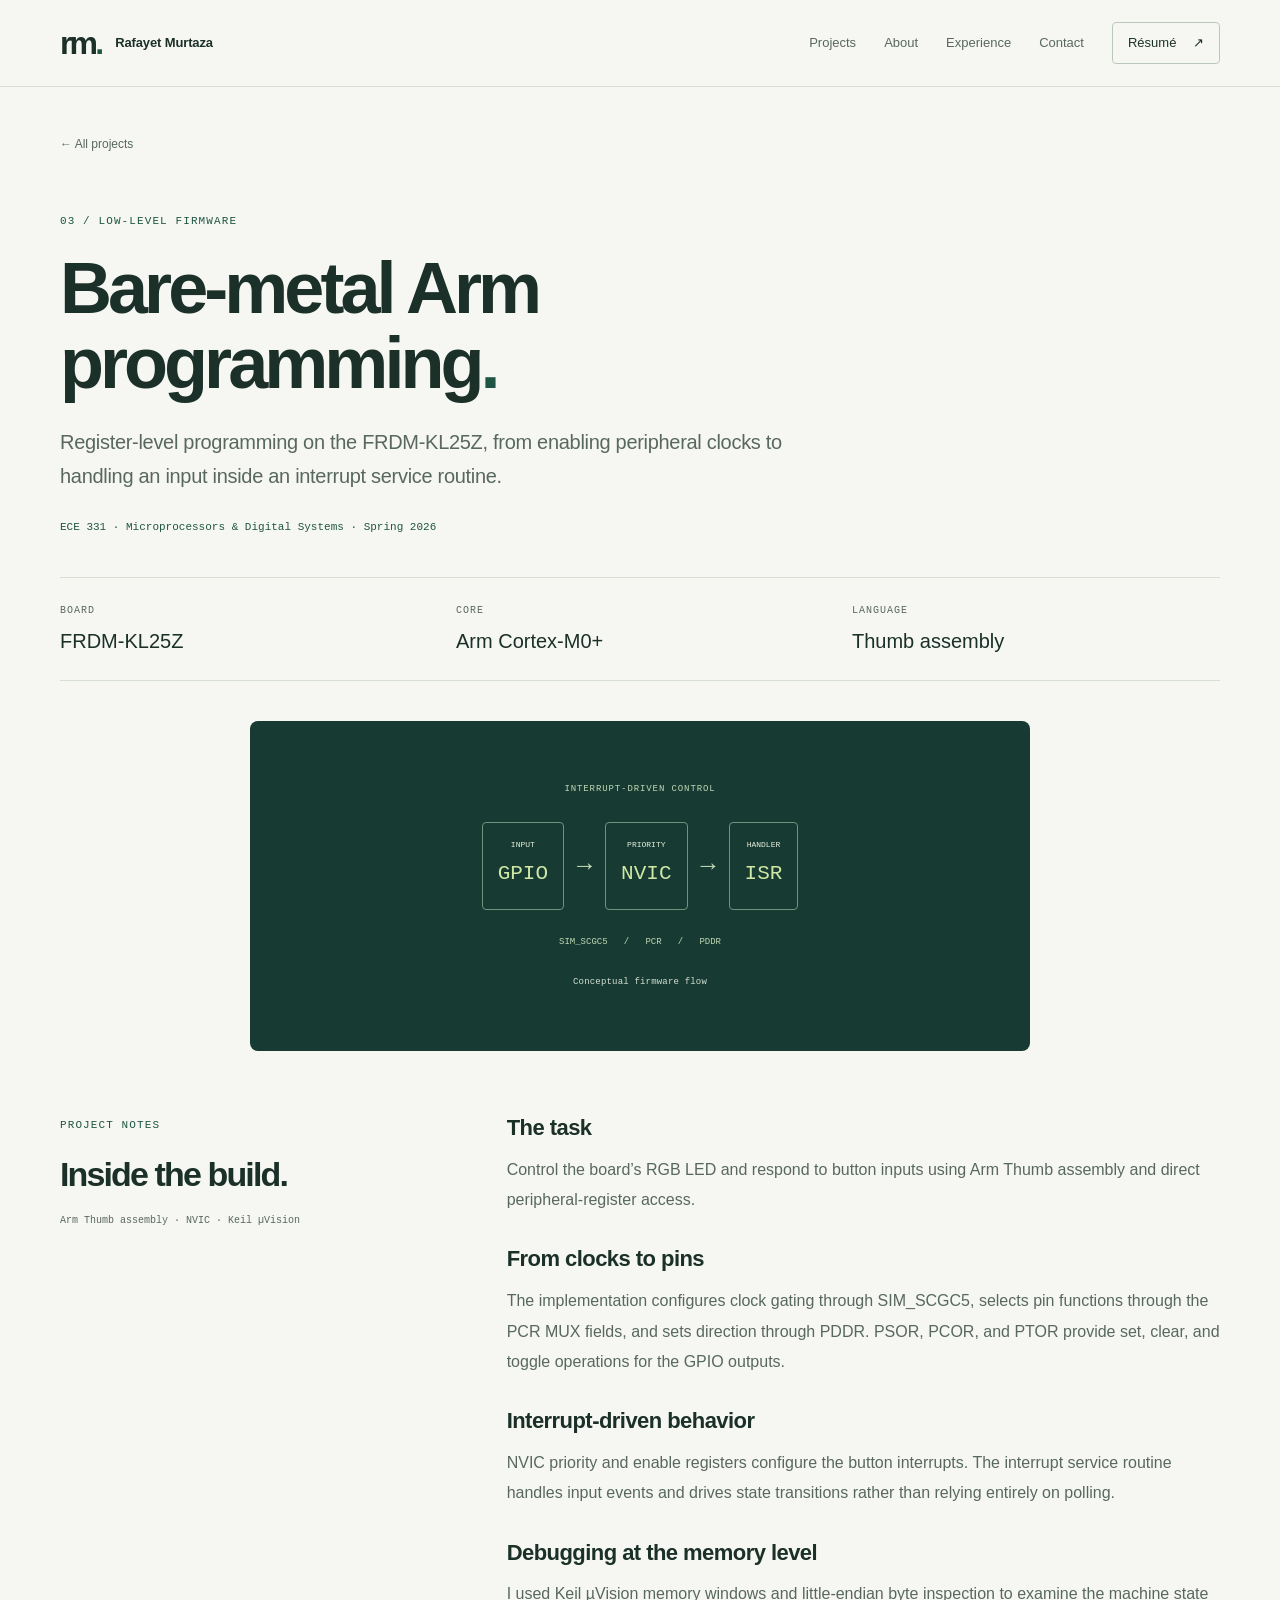
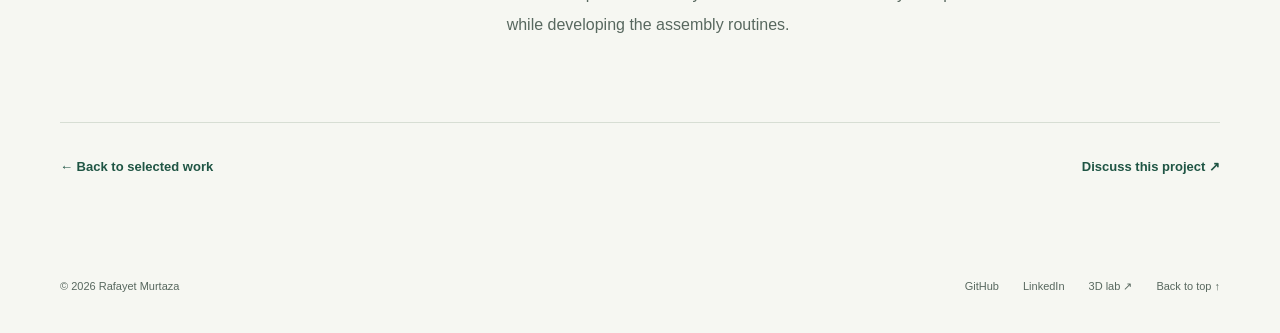
==== projects/bare-metal-arm.html @ 5fe675ed "Rebuild portfolio around accessible engineering projects and responsive content" ====
<!doctype html>
<html lang="en">
  <head>
    <meta charset="utf-8" />
    <meta name="viewport" content="width=device-width, initial-scale=1" />
    <title>Bare-metal Arm programming — Rafayet Murtaza</title>
    <meta
      name="description"
      content="Working directly with registers, GPIO, and interrupts to connect button inputs to ISR-driven state changes on the FRDM-KL25Z."
    />
    <meta name="theme-color" content="#f6f7f2" />
    <link
      rel="canonical"
      href="https://rafayetm0rtaza.github.io/Rafayets_den/projects/bare-metal-arm.html"
    />
    <link rel="icon" href="../assets/favicon.svg" type="image/svg+xml" />
    <meta property="og:type" content="website" />
    <meta
      property="og:title"
      content="Bare-metal Arm programming — Rafayet Murtaza"
    />
    <meta
      property="og:description"
      content="Working directly with registers, GPIO, and interrupts to connect button inputs to ISR-driven state changes on the FRDM-KL25Z."
    />
    <meta
      property="og:url"
      content="https://rafayetm0rtaza.github.io/Rafayets_den/projects/bare-metal-arm.html"
    />
    <meta
      property="og:image"
      content="https://rafayetm0rtaza.github.io/Rafayets_den/assets/social-preview.png"
    />
    <meta property="og:image:width" content="1200" />
    <meta property="og:image:height" content="630" />
    <meta
      property="og:image:alt"
      content="Rafayet Murtaza — Electrical engineering, embedded systems, and robotics."
    />
    <meta name="twitter:card" content="summary_large_image" />
    <link rel="stylesheet" href="../style.css" />
    <script src="../main.js" defer></script>
  </head>
  <body>
    <a class="skip-link" href="#main">Skip to content</a>
    <header class="site-header">
      <div class="container header-inner">
        <a class="wordmark" href="../" aria-label="Rafayet Murtaza, home"
          ><span class="monogram" aria-hidden="true">rm<span>.</span></span
          ><span class="wordmark-name">Rafayet Murtaza</span></a
        >
        <button
          class="menu-toggle"
          type="button"
          aria-expanded="false"
          aria-controls="primary-nav"
          hidden
        >
          Menu <span aria-hidden="true">+</span>
        </button>
        <nav id="primary-nav" aria-label="Main navigation">
          <a href="../index.html#projects">Projects</a
          ><a href="../index.html#about">About</a
          ><a href="../index.html#experience">Experience</a
          ><a href="../index.html#contact">Contact</a
          ><a class="nav-resume" href="../assets/Rafayet_Murtaza_Resume.pdf"
            >Résumé <span aria-hidden="true">↗</span></a
          >
        </nav>
      </div>
    </header>
    <main id="main" class="project-page container">
      <div id="top"></div>
      <a class="back-link" href="../index.html#projects">← All projects</a>
      <div class="project-page-heading">
        <p class="eyebrow">03 / Low-level firmware</p>
        <h1>Bare-metal Arm programming<span class="accent">.</span></h1>
        <p class="project-intro">
          Register-level programming on the FRDM-KL25Z, from enabling peripheral
          clocks to handling an input inside an interrupt service routine.
        </p>
        <p class="project-context">
          ECE 331 · Microprocessors & Digital Systems · Spring 2026
        </p>
      </div>
      <dl class="project-facts">
        <div>
          <dt>Board</dt>
          <dd>FRDM-KL25Z</dd>
        </div>
        <div>
          <dt>Core</dt>
          <dd>Arm Cortex-M0+</dd>
        </div>
        <div>
          <dt>Language</dt>
          <dd>Thumb assembly</dd>
        </div>
      </dl>
      <div class="project-diagram">
        <div class="technical-visual" aria-hidden="true">
          <span class="diagram-label">INTERRUPT-DRIVEN CONTROL</span>
          <div class="signal-flow">
            <span
              >INPUT<br />
              <b>GPIO</b></span
            ><i>→</i
            ><span
              >PRIORITY<br />
              <b>NVIC</b></span
            ><i>→</i
            ><span
              >HANDLER<br />
              <b>ISR</b></span
            >
          </div>
          <div class="register-line">
            SIM_SCGC5 &nbsp; / &nbsp; PCR &nbsp; / &nbsp; PDDR
          </div>
          <span class="diagram-caption">Conceptual firmware flow</span>
        </div>
      </div>
      <div class="project-narrative">
        <aside>
          <p class="eyebrow">Project notes</p>
          <h2>Inside the build.</h2>
          <p class="tech">Arm Thumb assembly · NVIC · Keil µVision</p>
        </aside>
        <div class="project-prose">
          <section>
            <h3>The task</h3>
            <p>
              Control the board’s RGB LED and respond to button inputs using Arm
              Thumb assembly and direct peripheral-register access.
            </p>
          </section>
          <section>
            <h3>From clocks to pins</h3>
            <p>
              The implementation configures clock gating through SIM_SCGC5,
              selects pin functions through the PCR MUX fields, and sets
              direction through PDDR. PSOR, PCOR, and PTOR provide set, clear,
              and toggle operations for the GPIO outputs.
            </p>
          </section>
          <section>
            <h3>Interrupt-driven behavior</h3>
            <p>
              NVIC priority and enable registers configure the button
              interrupts. The interrupt service routine handles input events and
              drives state transitions rather than relying entirely on polling.
            </p>
          </section>
          <section>
            <h3>Debugging at the memory level</h3>
            <p>
              I used Keil µVision memory windows and little-endian byte
              inspection to examine the machine state while developing the
              assembly routines.
            </p>
          </section>
        </div>
      </div>
      <div class="project-end">
        <a class="text-link" href="../index.html#projects"
          >← Back to selected work</a
        ><a class="text-link" href="mailto:murtaza2@msu.edu"
          >Discuss this project ↗</a
        >
      </div>
    </main>
    <footer class="site-footer container">
      <p>© <span data-year>2026</span> Rafayet Murtaza</p>
      <div>
        <a href="https://github.com/rafayetm0rtaza">GitHub</a
        ><a href="https://www.linkedin.com/in/rafayet-murtaza">LinkedIn</a
        ><a href="../lab/">3D lab <span aria-hidden="true">↗</span></a
        ><a href="#top">Back to top ↑</a>
      </div>
    </footer>
  </body>
</html>
---- style.css ----
:root {
  --paper: #f6f7f2;
  --white: #fff;
  --ink: #1b3029;
  --muted: #58685f;
  --green: #1f5544;
  --line: #d7ded4;
  --wash: #eaf0e5;
  --lime: #d0e6a5;
  --mono: ui-monospace, SFMono-Regular, Consolas, monospace;
  --radius: 8px;
}
* {
  box-sizing: border-box;
}
html {
  scroll-behavior: smooth;
  scroll-padding-top: 100px;
}
body {
  margin: 0;
  background: var(--paper);
  color: var(--ink);
  font-family: -apple-system, BlinkMacSystemFont, "Segoe UI", sans-serif;
  font-size: 16px;
  line-height: 1.65;
  -webkit-font-smoothing: antialiased;
}
body,
button,
a {
  -webkit-tap-highlight-color: transparent;
}
button {
  font: inherit;
}
a {
  color: inherit;
  text-underline-offset: 5px;
}
img,
svg {
  max-width: 100%;
  height: auto;
  display: block;
}
button,
a {
  touch-action: manipulation;
}
button {
  cursor: pointer;
}
::selection {
  background: var(--lime);
  color: var(--ink);
}
:focus-visible {
  outline: 3px solid #a34d16;
  outline-offset: 5px;
}
h1,
h2,
h3,
p,
figure {
  margin: 0;
}
h1,
h2,
h3 {
  line-height: 1.12;
}
h1,
h2 {
  letter-spacing: -0.055em;
}
h2 {
  font-size: clamp(32px, 3.8vw, 48px);
  font-weight: 600;
}
h3 {
  font-size: 22px;
  font-weight: 600;
  letter-spacing: -0.025em;
}
p {
  color: var(--muted);
}
[hidden] {
  display: none !important;
}
.container {
  width: min(1160px, calc(100% - 96px));
  margin-inline: auto;
}
.eyebrow {
  font-family: var(--mono);
  font-size: 11px;
  font-weight: 500;
  line-height: 1.7;
  letter-spacing: 0.1em;
  text-transform: uppercase;
  color: var(--green);
  margin-bottom: 20px;
}
.accent {
  color: var(--green);
}
.sr-only {
  position: absolute;
  width: 1px;
  height: 1px;
  padding: 0;
  margin: -1px;
  overflow: hidden;
  clip-path: inset(50%);
  white-space: nowrap;
  border: 0;
}
.skip-link {
  position: fixed;
  z-index: 100;
  left: 16px;
  top: 10px;
  background: var(--ink);
  color: white;
  padding: 10px 18px;
  transform: translateY(-160%);
}
.skip-link:focus {
  transform: translateY(0);
}
.site-header {
  position: sticky;
  top: 0;
  z-index: 20;
  background: rgba(246, 247, 242, 0.97);
  border-bottom: 1px solid var(--line);
}
.header-inner {
  display: flex;
  align-items: center;
  justify-content: space-between;
  gap: 20px;
  min-height: 86px;
}
.wordmark {
  display: flex;
  gap: 14px;
  align-items: center;
  text-decoration: none;
  flex-shrink: 0;
}
.monogram {
  font-size: 32px;
  font-weight: 750;
  letter-spacing: -0.09em;
  line-height: 1;
}
.monogram span {
  color: var(--green);
}
.wordmark-name {
  font-size: 13px;
  font-weight: 600;
  letter-spacing: -0.01em;
}
nav {
  display: flex;
  gap: 28px;
  align-items: center;
}
nav a {
  font-size: 13px;
  font-weight: 500;
  text-decoration: none;
  padding: 12px 0;
  color: var(--muted);
}
nav a:hover,
nav a[aria-current] {
  color: var(--green);
  text-decoration: underline;
}
.nav-resume {
  border: 1px solid #bac8bc;
  padding: 9px 15px;
  border-radius: 4px;
  color: var(--ink);
}
.nav-resume span {
  margin-left: 13px;
}
.menu-toggle {
  border: 1px solid var(--line);
  background: none;
  padding: 8px 13px;
  border-radius: 4px;
  min-height: 44px;
  color: var(--ink);
}
.hero {
  display: grid;
  grid-template-columns: 1.22fr 1fr;
  gap: 8%;
  align-items: center;
  padding-block: 78px 68px;
}
.hero .eyebrow {
  font-size: 10px;
  display: flex;
  align-items: center;
  gap: 10px;
  margin-bottom: 24px;
}
.status-dot {
  height: 7px;
  width: 7px;
  background: var(--green);
  border-radius: 50%;
  flex-shrink: 0;
}
.hero h1 {
  font-size: clamp(66px, 7.4vw, 96px);
  font-weight: 600;
  line-height: 0.96;
  letter-spacing: -0.065em;
  margin-bottom: 28px;
}
.hero-statement {
  font-size: 28px;
  line-height: 1.22;
  letter-spacing: -0.035em;
  color: var(--ink);
  font-weight: 450;
  margin-bottom: 20px;
}
.hero-description {
  font-size: 15px;
  line-height: 1.8;
  max-width: 470px;
}
.actions {
  display: flex;
  flex-wrap: wrap;
  gap: 12px;
  margin-top: 30px;
}
.button {
  display: inline-flex;
  align-items: center;
  justify-content: center;
  gap: 20px;
  min-height: 48px;
  padding: 11px 20px;
  border: 1px solid transparent;
  border-radius: 4px;
  font-size: 13px;
  font-weight: 600;
  line-height: 1.5;
  text-decoration: none;
  transition:
    background 0.18s,
    color 0.18s;
}
.button-primary {
  background: var(--green);
  color: white;
}
.button-primary:hover {
  background: #143a2e;
}
.button-secondary {
  background: transparent;
  border-color: #bdc9bd;
  color: var(--ink);
}
.button-secondary:hover {
  background: var(--wash);
}
.hero-location {
  font-size: 11px;
  margin-top: 24px;
  color: #64736b;
}
.hero-location span {
  margin-inline: 10px;
  color: #a0ac9e;
}
.hero-portrait {
  padding-top: 10px;
}
.portrait-frame {
  position: relative;
  padding: 20px;
  border: 1px solid #cad6c7;
  background: radial-gradient(#becbbb 0.7px, transparent 0.7px) 0 0/12px 12px;
}
.portrait-frame img {
  width: 100%;
  aspect-ratio: 0.9;
  object-fit: cover;
  object-position: 52% 53%;
  filter: saturate(0.7);
}
.portrait-cross {
  position: absolute;
  font-family: var(--mono);
  font-size: 20px;
  line-height: 1;
  color: #56705c;
  background: var(--paper);
}
.cross-top {
  left: -7px;
  top: -10px;
}
.cross-bottom {
  right: -7px;
  bottom: -10px;
}
.hero-portrait figcaption {
  display: flex;
  justify-content: space-between;
  gap: 8px;
  padding-top: 18px;
  color: var(--muted);
  font-family: var(--mono);
  font-size: 9px;
  letter-spacing: 0.08em;
}
.focus-strip {
  border-block: 1px solid var(--line);
}
.focus-strip .container {
  display: flex;
  align-items: center;
  justify-content: space-between;
  gap: 20px;
  padding-block: 23px;
}
.focus-strip span {
  font-size: 12px;
  color: var(--muted);
  display: flex;
  gap: 12px;
  align-items: center;
}
.focus-strip span::before {
  content: "+";
  font-family: var(--mono);
  color: var(--green);
}
.section {
  padding-block: 96px;
}
.section-heading {
  display: flex;
  justify-content: space-between;
  align-items: end;
  gap: 36px;
  margin-bottom: 44px;
}
.section-heading .eyebrow {
  margin-bottom: 12px;
}
.section-heading > p {
  font-size: 14px;
  line-height: 1.7;
}
.project-grid {
  display: grid;
  grid-template-columns: 1fr 1fr;
  gap: 44px 28px;
}
.project-card {
  min-width: 0;
}
.project-visual {
  position: relative;
  display: block;
  aspect-ratio: 1.65;
  background: var(--wash);
  overflow: hidden;
  border-radius: var(--radius);
  border: 1px solid var(--line);
}
.project-visual > img {
  width: 100%;
  height: 100%;
  object-fit: cover;
  transition: transform 0.3s;
}
.project-visual:hover > img {
  transform: scale(1.025);
}
.project-visual .sensor-photo {
  object-position: 50% 43%;
}
.project-index {
  position: absolute;
  top: 16px;
  left: 16px;
  display: grid;
  place-items: center;
  width: 34px;
  height: 30px;
  background: var(--paper);
  border-radius: 3px;
  font-family: var(--mono);
  font-size: 11px;
  box-shadow: 0 1px 10px #0001;
}
.project-copy {
  padding: 26px 3px 0;
}
.project-copy .eyebrow {
  margin-bottom: 10px;
  font-size: 10px;
}
.project-copy h3 {
  font-size: 25px;
  margin-bottom: 14px;
  line-height: 1.2;
}
.project-copy h3 a {
  text-decoration: none;
}
.project-copy h3 a:hover {
  text-decoration: underline;
}
.project-copy > p:not(.eyebrow):not(.tech) {
  font-size: 15px;
  line-height: 1.75;
}
.tech {
  font-family: var(--mono);
  font-size: 10px;
  line-height: 1.9;
  color: var(--muted);
  margin-block: 18px;
}
.text-link {
  font-size: 13px;
  font-weight: 600;
  display: inline-flex;
  align-items: center;
  gap: 18px;
  text-decoration: none;
  min-height: 44px;
  color: var(--green);
}
.text-link:hover {
  text-decoration: underline;
}
.technical-visual {
  height: 100%;
  display: flex;
  flex-direction: column;
  align-items: center;
  justify-content: center;
  gap: 28px;
  background:
    radial-gradient(#3d6752 0.6px, transparent 0.6px) 0 0/18px 18px,
    #173b32;
  color: #e8efdf;
  font-family: var(--mono);
  padding: 24px 20px;
}
.diagram-label {
  font-size: 9px;
  letter-spacing: 0.1em;
  color: #c1d7b6;
}
.signal-flow {
  display: flex;
  align-items: center;
  justify-content: center;
  gap: 13px;
  width: 100%;
}
.signal-flow span {
  font-size: 8px;
  line-height: 2;
  border: 1px solid #6e947e;
  padding: 14px 15px;
  border-radius: 4px;
  text-align: center;
}
.signal-flow b {
  font-size: 21px;
  font-weight: 400;
  color: var(--lime);
}
.signal-flow i,
.alu-flow i {
  font-size: 25px;
  font-style: normal;
  color: #c1d7b6;
}
.register-line {
  font-size: 9px;
  color: #c1d7b6;
}
.diagram-caption {
  font-size: 9px;
  color: #d5dfd3;
  letter-spacing: 0.02em;
}
.alu-visual {
  background:
    radial-gradient(#9caa9c 0.6px, transparent 0.6px) 0 0/18px 18px,
    #e8ece0;
  color: var(--ink);
}
.alu-visual .diagram-label,
.alu-visual .diagram-caption {
  color: #4d6051;
}
.alu-flow {
  display: flex;
  align-items: center;
  gap: 26px;
  font-size: 11px;
}
.alu-flow b {
  font-size: 32px;
  padding: 24px 30px;
  background: #d2ddc7;
  border: 1px solid #a6b89f;
  border-radius: 5px;
  font-weight: 500;
}
.alu-flow i {
  color: var(--green);
}
.more-work {
  display: grid;
  grid-template-columns: 0.6fr 1.2fr 1.2fr;
  gap: 32px;
  margin-top: 56px;
  border-block: 1px solid var(--line);
  padding: 28px 0;
  align-items: center;
}
.more-work > .eyebrow {
  margin: 0;
}
.more-work > a {
  display: flex;
  align-items: center;
  justify-content: space-between;
  gap: 14px;
  text-decoration: none;
}
.more-work strong {
  font-size: 14px;
  font-weight: 600;
}
.more-work small {
  display: block;
  font-size: 11px;
  color: var(--muted);
  margin-top: 5px;
  line-height: 1.6;
}
.more-work > a:hover strong {
  text-decoration: underline;
}
.about-section {
  background: var(--wash);
  border-block: 1px solid var(--line);
  padding-block: 80px;
}
.about-grid {
  display: grid;
  grid-template-columns: 0.9fr 1.35fr;
  gap: 90px;
}
.about-copy > p {
  margin-bottom: 20px;
  font-size: 15px;
  line-height: 1.85;
}
.large-copy {
  font-size: 22px !important;
  line-height: 1.55 !important;
  color: var(--ink);
  letter-spacing: -0.025em;
}
.education {
  display: flex;
  gap: 20px;
  align-items: center;
  margin-top: 36px;
  padding-block: 26px;
  border-block: 1px solid #c6d2c2;
}
.education-mark {
  width: 58px;
  height: 58px;
  background: var(--green);
  display: grid;
  place-items: center;
  flex-shrink: 0;
  color: var(--paper);
  font-family: var(--mono);
  font-size: 16px;
  border-radius: 5px;
}
.education h3 {
  font-size: 17px;
  margin-bottom: 5px;
}
.education p {
  font-size: 13px;
}
.education .small {
  font-size: 11px;
  margin-top: 4px;
}
summary {
  display: flex;
  justify-content: space-between;
  gap: 20px;
  cursor: pointer;
  padding: 20px 0;
  font-size: 13px;
  font-weight: 600;
  list-style: none;
}
summary::-webkit-details-marker {
  display: none;
}
summary span {
  font-size: 18px;
}
details[open] summary span {
  transform: rotate(45deg);
}
.details-content p {
  font-size: 13px;
  margin-bottom: 15px;
}
.leadership {
  display: grid;
  grid-template-columns: 0.8fr 1.45fr;
  gap: 65px;
  padding: 42px;
  background: var(--white);
  border: 1px solid var(--line);
  border-radius: var(--radius);
}
.leadership-title h3 {
  font-size: 38px;
  letter-spacing: -0.045em;
  margin-bottom: 22px;
}
.leadership-title p:not(.eyebrow) {
  font-size: 14px;
}
.role-tag {
  display: inline-block;
  font-family: var(--mono);
  font-size: 9px;
  background: var(--wash);
  color: var(--green);
  border: 1px solid var(--line);
  padding: 6px 10px;
  margin-top: 22px;
  border-radius: 3px;
}
.contribution-list {
  list-style: none;
  margin: 24px 0 0;
  padding: 0;
}
.contribution-list li {
  padding-top: 20px;
  margin-top: 20px;
  border-top: 1px solid var(--line);
}
.contribution-list strong {
  display: block;
  font-size: 13px;
  font-weight: 600;
  margin-bottom: 5px;
}
.contribution-list span {
  font-size: 13px;
  color: var(--muted);
  line-height: 1.8;
  display: block;
}
.timeline {
  margin-top: 38px;
}
.timeline article {
  display: grid;
  grid-template-columns: 1fr 2fr;
  gap: 48px;
  padding-block: 30px;
  border-bottom: 1px solid var(--line);
}
.timeline-date {
  font-family: var(--mono);
  font-size: 11px;
  padding-top: 3px;
}
.timeline h3 {
  font-size: 20px;
  margin-bottom: 8px;
}
.timeline p {
  font-size: 14px;
}
.timeline p.organization {
  font-size: 12px;
  margin-bottom: 10px;
  color: var(--green);
}
.skills-section {
  padding-block: 80px;
  background: var(--wash);
  border-block: 1px solid var(--line);
}
.skills-grid {
  display: grid;
  grid-template-columns: repeat(3, 1fr);
  gap: 32px 44px;
}
.skill {
  border-top: 1px solid #bfcdbb;
  padding-top: 20px;
}
.skill-number {
  font-family: var(--mono);
  font-size: 10px;
  color: var(--green);
  display: block;
  margin-bottom: 22px;
}
.skill h3 {
  font-size: 18px;
  margin-bottom: 12px;
}
.skill p {
  font-size: 13px;
  line-height: 1.9;
}
.contact-section {
  background: #193f34;
  padding-block: 88px;
  color: var(--paper);
}
.contact-grid {
  display: grid;
  grid-template-columns: 1.3fr 1fr;
  gap: 120px;
  align-items: center;
}
.contact-section .eyebrow {
  color: var(--lime);
}
.contact-section h2 {
  font-size: clamp(38px, 4.7vw, 60px);
  line-height: 1.06;
  margin-bottom: 24px;
}
.contact-section p:not(.eyebrow) {
  font-size: 14px;
  line-height: 1.85;
  color: #c6d5c9;
  max-width: 405px;
}
.contact-email {
  display: inline-flex;
  gap: 24px;
  align-items: center;
  font-size: 22px;
  letter-spacing: -0.035em;
  text-decoration: none;
  border-bottom: 1px solid #648274;
  padding-block: 12px;
  margin-top: 16px;
  overflow-wrap: anywhere;
}
.contact-email:hover {
  color: var(--lime);
}
.contact-links a {
  display: flex;
  align-items: center;
  justify-content: space-between;
  gap: 20px;
  padding: 19px 0;
  border-bottom: 1px solid #4b6d5e;
  text-decoration: none;
  font-size: 15px;
}
.contact-links a:hover {
  color: var(--lime);
}
.contact-links small {
  display: block;
  color: #c6d5c9;
  font-size: 11px;
  margin-top: 4px;
}
.site-footer {
  display: flex;
  justify-content: space-between;
  gap: 20px;
  align-items: center;
  padding-block: 28px;
}
.site-footer p,
.site-footer a {
  font-size: 11px;
  color: var(--muted);
}
.site-footer > div {
  display: flex;
  gap: 24px;
  flex-wrap: wrap;
}
.site-footer a {
  padding-block: 10px;
  text-decoration: none;
}
.site-footer a:hover {
  text-decoration: underline;
}
.project-page {
  padding-block: 36px 50px;
}
.back-link {
  display: inline-flex;
  font-size: 12px;
  text-decoration: none;
  min-height: 44px;
  align-items: center;
  color: var(--muted);
  margin-bottom: 45px;
}
.back-link:hover {
  color: var(--green);
  text-decoration: underline;
}
.project-page-heading {
  max-width: 850px;
}
.project-page h1,
.lab-page h1 {
  font-size: clamp(42px, 5.8vw, 72px);
  font-weight: 600;
  line-height: 1.04;
  margin-bottom: 25px;
}
.project-intro {
  font-size: 20px;
  line-height: 1.7;
  max-width: 780px;
  letter-spacing: -0.015em;
}
.project-context {
  font-family: var(--mono);
  font-size: 11px;
  margin-top: 25px;
  color: var(--green);
}
.project-facts {
  display: grid;
  grid-template-columns: repeat(3, 1fr);
  border-block: 1px solid var(--line);
  padding: 25px 0;
  margin: 40px 0;
  gap: 28px;
}
.project-facts dt {
  font-family: var(--mono);
  text-transform: uppercase;
  font-size: 10px;
  letter-spacing: 0.1em;
  color: var(--muted);
  margin-bottom: 8px;
}
.project-facts dd {
  font-size: 20px;
  margin: 0;
  line-height: 1.4;
}
.project-full-image {
  background: #e5e9df;
  border: 1px solid var(--line);
  border-radius: var(--radius);
  overflow: hidden;
}
.project-full-image img {
  width: 100%;
  height: auto;
  max-height: 640px;
  object-fit: contain;
  background: #e6e9e0;
}
.project-full-image figcaption,
.oled-photo figcaption {
  padding: 14px 20px;
  color: var(--muted);
  font-size: 12px;
}
.project-diagram {
  height: 330px;
  max-width: 780px;
  margin-inline: auto;
  border-radius: var(--radius);
  overflow: hidden;
}
.project-diagram .technical-visual {
  gap: 25px;
}
.project-narrative {
  display: grid;
  grid-template-columns: 0.8fr 1.6fr;
  gap: 90px;
  margin-top: 65px;
}
.project-narrative aside h2 {
  font-size: 34px;
}
.project-narrative aside .button {
  font-size: 12px;
  margin-top: 12px;
}
.project-prose section {
  margin-bottom: 32px;
}
.project-prose h3 {
  font-size: 22px;
  margin-bottom: 14px;
}
.project-prose p {
  font-size: 16px;
  line-height: 1.9;
}
.project-prose .project-note {
  font-size: 12px;
  border-left: 2px solid #93ac8b;
  padding: 8px 0 8px 18px;
  margin-top: 35px;
}
.oled-photo {
  margin: 30px 0;
}
.oled-photo img {
  max-height: 400px;
  width: auto;
  max-width: 100%;
  border-radius: 4px;
}
.oled-photo figcaption {
  padding-left: 0;
}
.project-end {
  display: flex;
  justify-content: space-between;
  gap: 20px;
  flex-wrap: wrap;
  margin-top: 50px;
  border-top: 1px solid var(--line);
  padding-top: 22px;
}
.error-page {
  padding-block: 100px;
}
.error-page h1 {
  font-size: 50px;
  margin-bottom: 25px;
}
.error-page p {
  margin-bottom: 25px;
}
.lab-page {
  padding-block: 36px 60px;
}
.lab-toolbar {
  display: flex;
  align-items: center;
  gap: 16px;
  flex-wrap: wrap;
  margin: 32px 0 20px;
}
.lab-toolbar p {
  font-size: 12px;
  max-width: 380px;
}
.lab-stage {
  position: relative;
  height: 560px;
  background: #05070d;
  border-radius: var(--radius);
  overflow: hidden;
}
.lab-stage canvas {
  width: 100%;
  height: 100%;
  display: block;
}
.lab-placeholder {
  position: absolute;
  inset: 0;
  display: flex;
  align-items: center;
  justify-content: center;
  flex-direction: column;
  gap: 20px;
  color: #b2d4c1;
  pointer-events: none;
}
.lab-placeholder > span {
  font-size: 110px;
  line-height: 1;
}
.lab-placeholder p {
  color: #b2d4c1;
}
.lab-placeholder small {
  font-family: var(--mono);
  font-size: 10px;
  letter-spacing: 0.1em;
}
.lab-description {
  max-width: 730px;
  padding-top: 42px;
}
.lab-description h2 {
  font-size: 30px;
  margin-bottom: 18px;
}
.lab-description p {
  font-size: 15px;
  margin-bottom: 20px;
}
@media (min-width: 1600px) {
  .hero {
    padding-block: 100px 90px;
  }
}
@media (max-width: 1050px) {
  .container {
    width: calc(100% - 64px);
  }
  .wordmark-name {
    display: none;
  }
  nav {
    gap: 23px;
  }
  .hero {
    gap: 6%;
    padding-block: 58px;
  }
  .hero h1 {
    font-size: 76px;
  }
  .hero-statement {
    font-size: 25px;
  }
  .actions {
    gap: 8px;
  }
  .button {
    padding-inline: 15px;
    font-size: 12px;
    gap: 14px;
  }
  .hero-portrait figcaption {
    font-size: 8px;
  }
  .about-grid {
    gap: 50px;
  }
  .leadership {
    gap: 40px;
    padding: 32px;
  }
  .contact-grid {
    gap: 65px;
  }
  .project-narrative {
    gap: 50px;
  }
  .signal-flow {
    gap: 10px;
  }
  .signal-flow span {
    padding: 12px;
  }
  .alu-flow {
    gap: 15px;
  }
  .technical-visual {
    gap: 18px;
  }
}
@media (max-width: 760px) {
  html {
    scroll-padding-top: 100px;
  }
  .container {
    width: calc(100% - 40px);
  }
  .header-inner {
    min-height: 72px;
    flex-wrap: wrap;
    gap: 0;
    padding-block: 14px;
  }
  .wordmark-name {
    display: inline;
  }
  .site-header nav {
    width: 100%;
    justify-content: flex-start;
    flex-wrap: wrap;
    gap: 8px 24px;
    padding-top: 14px;
  }
  .site-header nav a {
    font-size: 13px;
  }
  .menu-toggle {
    margin-left: auto;
    display: inline-flex;
    gap: 16px;
    align-items: center;
    font-size: 12px;
  }
  .menu-ready nav {
    display: none;
  }
  .menu-ready nav.is-open {
    display: flex;
  }
  .hero {
    grid-template-columns: 1fr;
    gap: 42px;
    padding-block: 48px;
  }
  .hero h1 {
    font-size: clamp(65px, 14vw, 90px);
  }
  .hero .eyebrow {
    font-size: 9px;
  }
  .hero-statement {
    font-size: 26px;
  }
  .hero-description {
    font-size: 15px;
    max-width: 530px;
  }
  .hero-location {
    font-size: 10px;
  }
  .hero-portrait {
    width: 100%;
    max-width: 470px;
    padding: 0;
    margin-inline: auto;
  }
  .portrait-frame {
    padding: 15px;
  }
  .portrait-frame img {
    aspect-ratio: 1.1;
    object-position: center 48%;
  }
  .hero-portrait figcaption {
    font-size: 8px;
  }
  .focus-strip .container {
    gap: 14px;
    flex-wrap: wrap;
    padding-block: 20px;
  }
  .focus-strip span {
    font-size: 10px;
    gap: 8px;
  }
  .section {
    padding-block: 64px;
  }
  .section-heading {
    display: block;
    margin-bottom: 32px;
  }
  .section-heading > p {
    margin-top: 18px;
    font-size: 13px;
  }
  .section-heading > p br {
    display: none;
  }
  .project-grid {
    gap: 36px 22px;
  }
  .project-visual {
    aspect-ratio: 1.5;
  }
  .project-copy h3 {
    font-size: 23px;
  }
  .project-copy > p:not(.eyebrow):not(.tech) {
    font-size: 14px;
  }
  .project-copy {
    padding-top: 22px;
  }
  .project-copy .tech {
    font-size: 9px;
  }
  .technical-visual {
    padding: 22px 12px;
    gap: 18px;
  }
  .diagram-label {
    font-size: 8px;
  }
  .signal-flow {
    gap: 6px;
  }
  .signal-flow span {
    padding: 8px;
    font-size: 7px;
  }
  .signal-flow b {
    font-size: 16px;
  }
  .signal-flow i {
    font-size: 18px;
  }
  .register-line {
    font-size: 7px;
  }
  .diagram-caption {
    font-size: 8px;
  }
  .alu-flow {
    gap: 12px;
    font-size: 9px;
  }
  .alu-flow b {
    font-size: 24px;
    padding: 20px;
  }
  .more-work {
    grid-template-columns: 1fr;
    gap: 24px;
    margin-top: 36px;
  }
  .more-work small {
    font-size: 12px;
  }
  .about-section,
  .skills-section {
    padding-block: 64px;
  }
  .about-grid {
    grid-template-columns: 1fr;
    gap: 28px;
  }
  .about-grid h2 br {
    display: none;
  }
  .large-copy {
    font-size: 20px !important;
  }
  .education {
    gap: 14px;
  }
  .education h3 {
    font-size: 16px;
  }
  .education p {
    font-size: 12px;
  }
  .education .small {
    font-size: 10px;
  }
  .leadership {
    grid-template-columns: 1fr;
    padding: 26px;
    gap: 30px;
  }
  .leadership-title h3 {
    font-size: 34px;
    margin-bottom: 15px;
  }
  .leadership-title h3 br {
    display: none;
  }
  .leadership-title p br {
    display: none;
  }
  .leadership-title .eyebrow {
    font-size: 9px;
  }
  .role-tag {
    margin-top: 16px;
  }
  .timeline article {
    grid-template-columns: 1fr;
    gap: 12px;
    padding-block: 25px;
  }
  .timeline h3 {
    font-size: 19px;
  }
  .timeline p {
    font-size: 13px;
  }
  .skills-grid {
    grid-template-columns: 1fr 1fr;
    gap: 30px 24px;
  }
  .skill h3 {
    font-size: 17px;
  }
  .skill p {
    font-size: 12px;
  }
  .contact-section {
    padding-block: 64px;
  }
  .contact-grid {
    grid-template-columns: 1fr;
    gap: 35px;
  }
  .contact-section h2 {
    font-size: 48px;
  }
  .contact-email {
    font-size: 22px;
  }
  .site-footer {
    align-items: flex-start;
    flex-direction: column;
    gap: 10px;
  }
  .site-footer > div {
    gap: 22px;
  }
  .site-footer a,
  .site-footer p {
    font-size: 10px;
  }
  .project-page {
    padding-top: 20px;
  }
  .back-link {
    margin-bottom: 30px;
  }
  .project-page h1,
  .lab-page h1 {
    font-size: 46px;
  }
  .project-intro {
    font-size: 18px;
  }
  .project-context {
    font-size: 10px;
  }
  .project-facts {
    gap: 16px;
    margin-block: 30px;
  }
  .project-facts dd {
    font-size: 16px;
  }
  .project-facts dt {
    font-size: 8px;
  }
  .project-narrative {
    grid-template-columns: 1fr;
    gap: 32px;
    margin-top: 40px;
  }
  .project-prose p {
    font-size: 15px;
  }
  .project-full-image figcaption {
    font-size: 11px;
    padding: 12px;
  }
  .project-diagram {
    height: 280px;
  }
  .lab-stage {
    height: 400px;
  }
  .lab-page {
    padding-top: 20px;
  }
  .lab-toolbar p {
    max-width: none;
  }
  .error-page h1 {
    font-size: 40px;
  }
}
@media (max-width: 540px) {
  .project-grid {
    grid-template-columns: 1fr;
  }
  .project-visual {
    aspect-ratio: 1.5;
  }
  .technical-visual {
    gap: 22px;
  }
  .signal-flow {
    gap: 14px;
  }
  .signal-flow span {
    padding: 12px 17px;
    font-size: 8px;
  }
  .signal-flow b {
    font-size: 21px;
  }
  .diagram-label {
    font-size: 9px;
  }
  .register-line {
    font-size: 9px;
  }
  .alu-flow {
    gap: 23px;
    font-size: 11px;
  }
  .alu-flow b {
    font-size: 30px;
  }
  .diagram-caption {
    font-size: 9px;
  }
  .skills-grid {
    column-gap: 24px;
  }
  .hero .actions {
    display: grid;
    grid-template-columns: 1fr 1fr;
  }
  .hero .button {
    padding: 12px 10px;
    gap: 10px;
    font-size: 11px;
  }
  .project-facts {
    grid-template-columns: 1fr;
    gap: 20px;
  }
  .project-facts > div {
    display: flex;
    justify-content: space-between;
    align-items: baseline;
    gap: 12px;
  }
  .project-facts dd {
    font-size: 17px;
  }
  .project-facts dt {
    font-size: 9px;
    margin: 0;
  }
  .project-page h1 {
    font-size: 42px;
  }
}
@media (max-width: 360px) {
  .container {
    width: calc(100% - 32px);
  }
  .hero h1 {
    font-size: 62px;
  }
  .wordmark-name {
    font-size: 11px;
  }
  .hero .eyebrow {
    font-size: 8px;
  }
  .hero .button {
    font-size: 10px;
    gap: 7px;
  }
  .skills-grid {
    grid-template-columns: 1fr;
  }
  .signal-flow {
    gap: 8px;
  }
  .signal-flow span {
    padding: 10px 12px;
  }
  .alu-flow {
    gap: 15px;
  }
  .contact-email {
    font-size: 20px;
  }
  .hero-location span {
    margin-inline: 5px;
  }
}
@media (prefers-reduced-motion: reduce) {
  html {
    scroll-behavior: auto;
  }
  *,
  *::before,
  *::after {
    animation: none !important;
    transition: none !important;
  }
  .project-visual:hover > img {
    transform: none;
  }
}
@media print {
  body {
    font-size: 11pt;
    background: #fff;
    color: #111;
  }
  .site-header,
  .skip-link,
  .hero-portrait,
  .project-visual,
  .lab-stage,
  .lab-toolbar,
  .site-footer,
  .more-work {
    display: none;
  }
  .container {
    width: 100%;
  }
  .hero,
  .about-grid,
  .leadership,
  .contact-grid,
  .project-narrative {
    display: block;
    padding: 0;
  }
  .section,
  .about-section,
  .skills-section,
  .contact-section {
    padding: 20px 0;
    background: white;
    color: #111;
  }
  .hero h1 {
    font-size: 36pt;
  }
  .hero-statement {
    font-size: 18pt;
  }
  .contact-section p:not(.eyebrow),
  .contact-section .eyebrow,
  .contact-links small {
    color: #333;
  }
  .contact-section h2 {
    font-size: 24pt;
  }
  .project-grid,
  .skills-grid {
    gap: 20px;
  }
  .project-card,
  .skill,
  .timeline article {
    break-inside: avoid;
  }
  .project-copy {
    padding: 0;
  }
  .focus-strip {
    margin-top: 20px;
  }
  .actions,
  .project-end {
    display: none;
  }
  .contact-links a {
    color: #111;
  }
  .section-heading {
    margin-bottom: 20px;
  }
  details > div {
    display: block !important;
  }
  .hero-location {
    margin-bottom: 20px;
  }
  .project-full-image img {
    max-height: 300px;
  }
  .project-page h1 {
    font-size: 32pt;
  }
}

@media (max-width: 760px) {
  .site-header:not(.menu-ready) {
    position: static;
  }
}
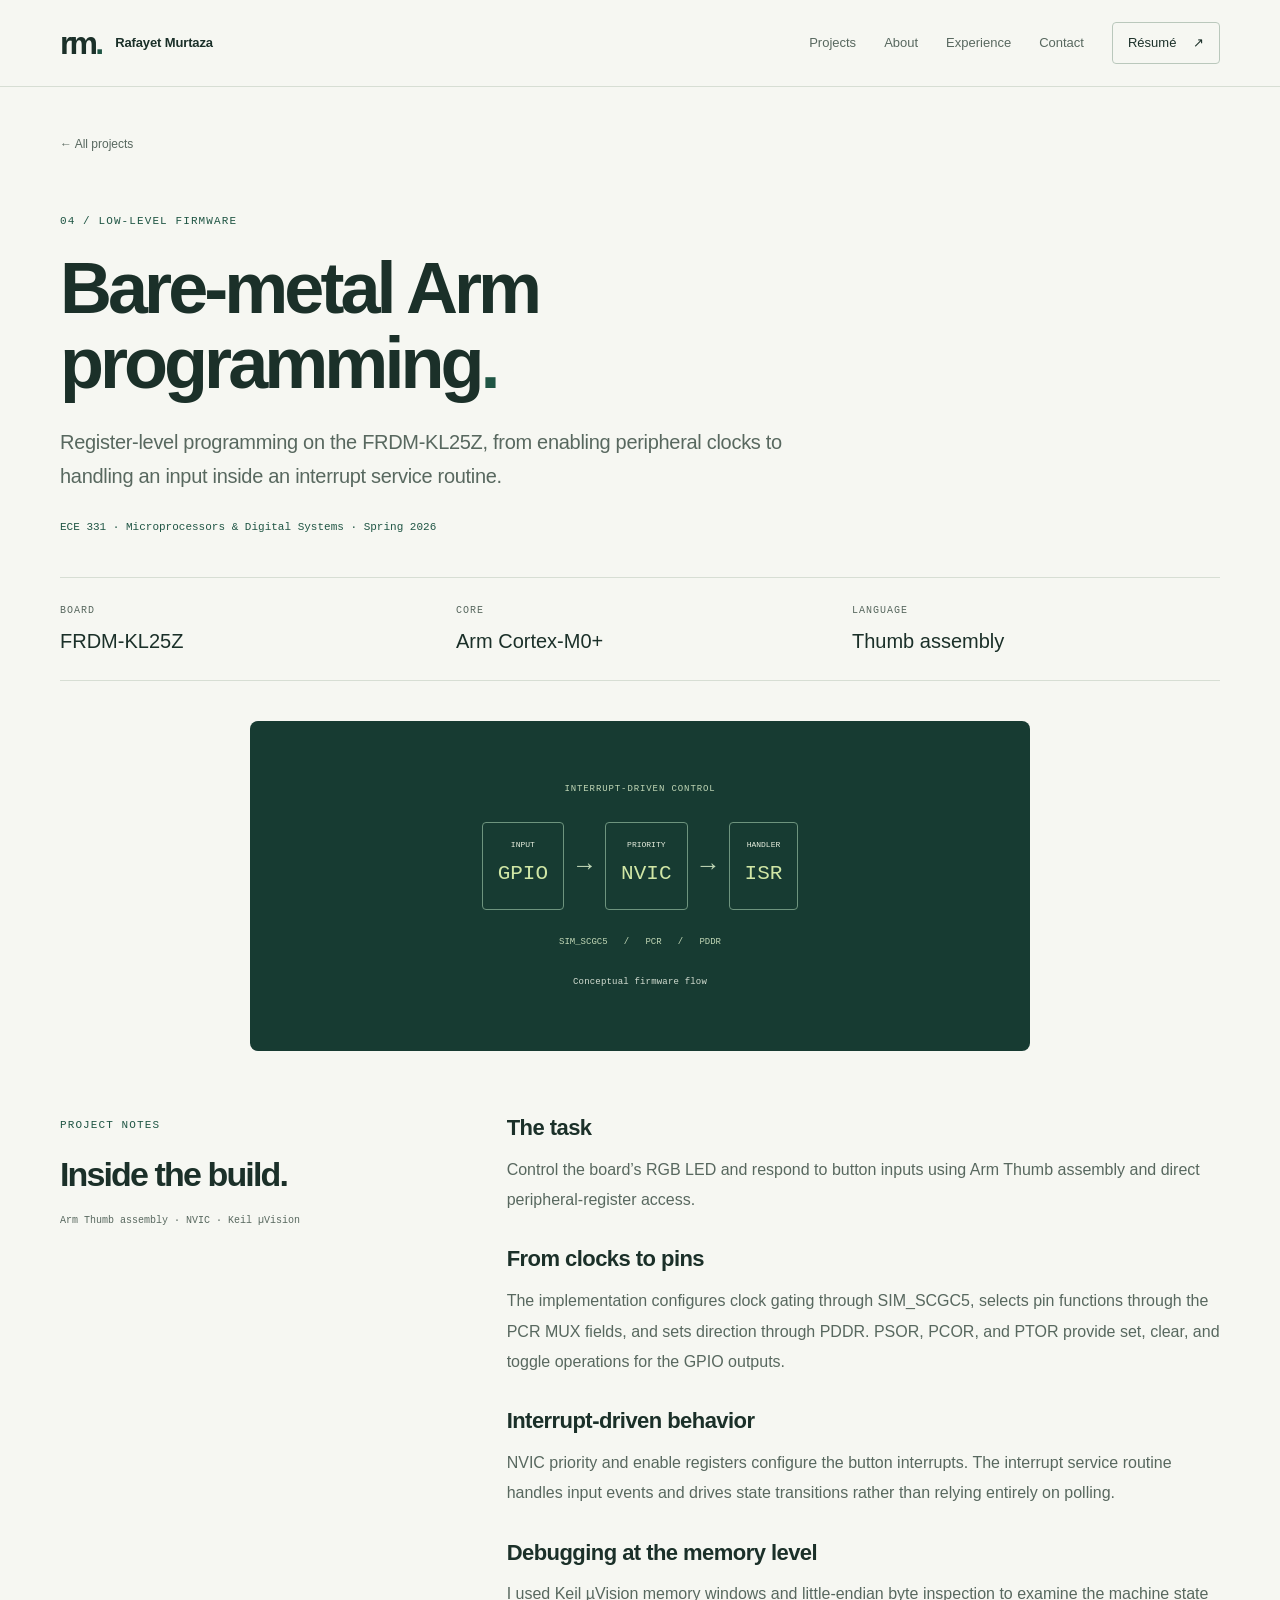
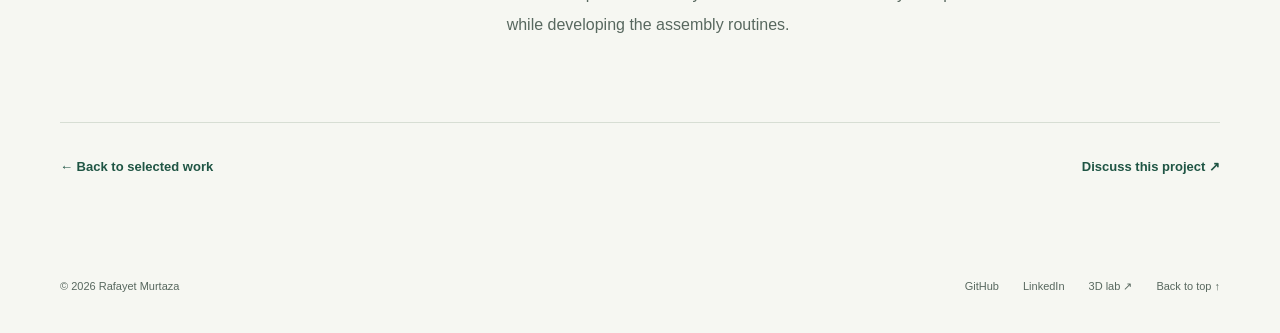
==== commit 5015f594: "Add ElectroPup PCB adaptation and fabrication photo" ====
--- a/projects/bare-metal-arm.html
+++ b/projects/bare-metal-arm.html
@@ -73,7 +73,7 @@
       <div id="top"></div>
       <a class="back-link" href="../index.html#projects">← All projects</a>
       <div class="project-page-heading">
-        <p class="eyebrow">03 / Low-level firmware</p>
+        <p class="eyebrow">04 / Low-level firmware</p>
         <h1>Bare-metal Arm programming<span class="accent">.</span></h1>
         <p class="project-intro">
           Register-level programming on the FRDM-KL25Z, from enabling peripheral
--- a/style.css
+++ b/style.css
@@ -1622,3 +1622,73 @@
     position: static;
   }
 }
+
+/* A featured PCB project keeps the full portrait fabrication photo visible. */
+.project-featured {
+  grid-column: 1 / -1;
+  display: grid;
+  grid-template-columns: 1fr 1fr;
+  gap: 40px;
+  align-items: center;
+  padding: 24px;
+  border: 1px solid var(--line);
+  border-radius: var(--radius);
+  background: var(--white);
+}
+.project-featured .pcb-visual {
+  aspect-ratio: 1.15;
+  background: #101e38;
+}
+.project-featured .pcb-visual img {
+  object-fit: contain;
+}
+.project-featured .project-copy {
+  padding: 15px 16px 15px 0;
+}
+.project-featured .project-copy h3 {
+  font-size: 32px;
+}
+.project-featured .project-copy .project-credit {
+  font-size: 12px;
+  line-height: 1.8;
+  margin-bottom: 12px;
+}
+.pcb-full-image {
+  background: #101e38;
+}
+.pcb-full-image img {
+  max-height: 900px;
+  background: #101e38;
+}
+.pcb-full-image figcaption {
+  background: var(--wash);
+}
+@media (max-width: 760px) {
+  .project-featured {
+    grid-template-columns: 1fr;
+    gap: 8px;
+    padding: 18px;
+  }
+  .project-featured .pcb-visual {
+    aspect-ratio: 1;
+  }
+  .project-featured .project-copy {
+    padding: 20px 2px 4px;
+  }
+  .project-featured .project-copy h3 {
+    font-size: 26px;
+  }
+  .pcb-full-image img {
+    max-height: none;
+  }
+}
+@media print {
+  .project-featured {
+    display: block;
+    padding: 0;
+    border: 0;
+  }
+  .project-featured .project-copy {
+    padding: 0;
+  }
+}
